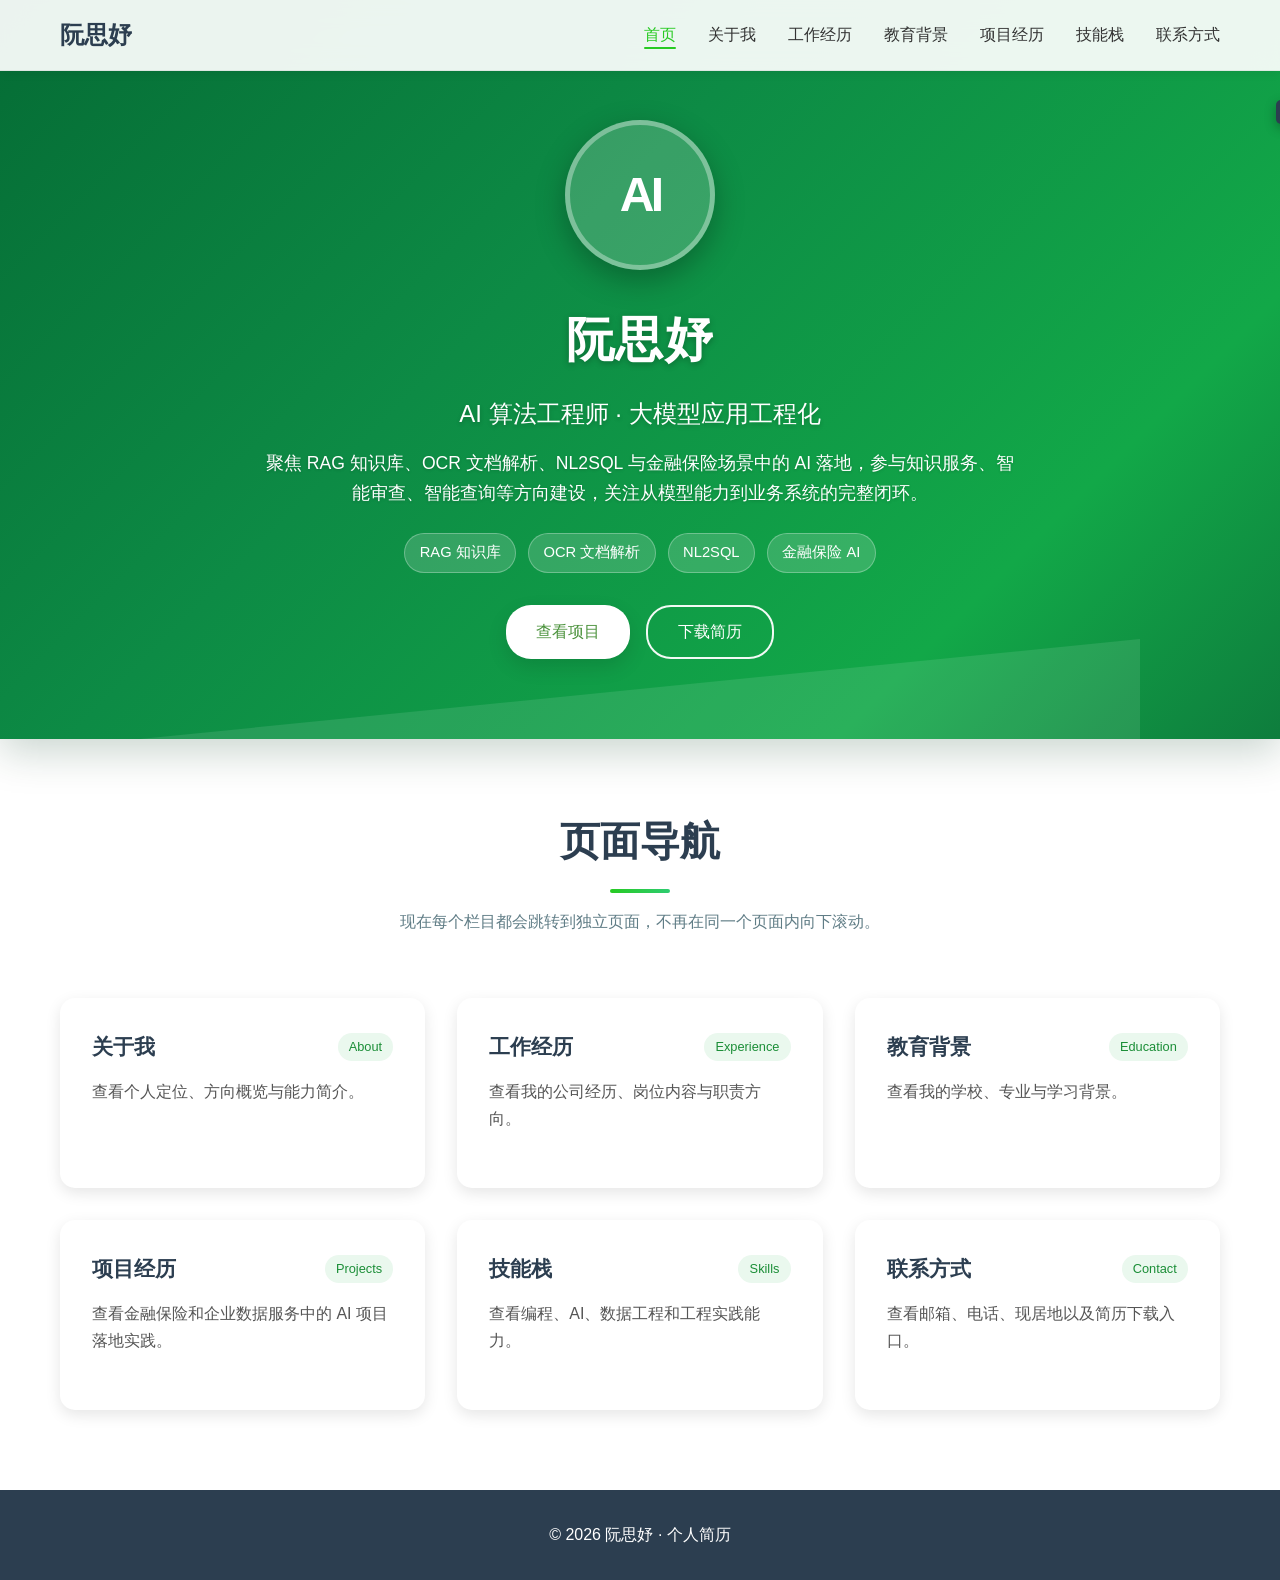
==== index.html @ 20f794d4 "Initial portfolio site" ====
<!DOCTYPE html>
<html lang="zh-CN">
<head>
    <meta charset="UTF-8">
    <meta name="viewport" content="width=device-width, initial-scale=1.0">
    <title>阮思妤 - 个人简历</title>
    <meta name="description" content="阮思妤：AI 算法工程师，聚焦 RAG、OCR、NL2SQL、大模型应用工程化与金融保险业务场景。">
    <link rel="stylesheet" href="styles.css">
</head>
<body data-page="home">
    <nav class="navbar" aria-label="主导航">
        <div class="nav-content">
            <a class="logo" href="index.html">阮思妤</a>
            <ul class="nav-menu">
                <li><a href="index.html" data-page-link="home">首页</a></li>
                <li><a href="about.html" data-page-link="about">关于我</a></li>
                <li><a href="experience.html" data-page-link="experience">工作经历</a></li>
                <li><a href="education.html" data-page-link="education">教育背景</a></li>
                <li><a href="projects.html" data-page-link="projects">项目经历</a></li>
                <li><a href="skills.html" data-page-link="skills">技能栈</a></li>
                <li><a href="contact.html" data-page-link="contact">联系方式</a></li>
            </ul>
            <button class="hamburger" type="button" aria-label="打开导航菜单" aria-expanded="false">
                <span></span>
                <span></span>
                <span></span>
            </button>
        </div>
    </nav>

    <header class="hero home-hero">
        <div class="container hero-content">
            <div class="profile-badge">AI</div>
            <h1>阮思妤</h1>
            <p class="title">AI 算法工程师 · 大模型应用工程化</p>
            <p class="description">
                聚焦 RAG 知识库、OCR 文档解析、NL2SQL 与金融保险场景中的 AI 落地，参与知识服务、智能审查、智能查询等方向建设，关注从模型能力到业务系统的完整闭环。
            </p>
            <div class="hero-tags">
                <span>RAG 知识库</span>
                <span>OCR 文档解析</span>
                <span>NL2SQL</span>
                <span>金融保险 AI</span>
            </div>
            <div class="hero-buttons">
                <a href="projects.html" class="btn primary">查看项目</a>
                <a href="阮思妤-简历.pdf" class="btn secondary" target="_blank" rel="noopener">下载简历</a>
            </div>
        </div>
    </header>

    <main>
        <section class="section page-overview-section">
            <div class="container">
                <div class="section-header reveal">
                    <h2>页面导航</h2>
                    <div class="line"></div>
                    <p class="section-intro">现在每个栏目都会跳转到独立页面，不再在同一个页面内向下滚动。</p>
                </div>
                <div class="projects-grid overview-grid">
                    <a class="project-card reveal overview-card" href="about.html">
                        <div class="project-header">
                            <h3>关于我</h3>
                            <span class="project-mark">About</span>
                        </div>
                        <p class="project-description">查看个人定位、方向概览与能力简介。</p>
                    </a>
                    <a class="project-card reveal overview-card" href="experience.html">
                        <div class="project-header">
                            <h3>工作经历</h3>
                            <span class="project-mark">Experience</span>
                        </div>
                        <p class="project-description">查看我的公司经历、岗位内容与职责方向。</p>
                    </a>
                    <a class="project-card reveal overview-card" href="education.html">
                        <div class="project-header">
                            <h3>教育背景</h3>
                            <span class="project-mark">Education</span>
                        </div>
                        <p class="project-description">查看我的学校、专业与学习背景。</p>
                    </a>
                    <a class="project-card reveal overview-card" href="projects.html">
                        <div class="project-header">
                            <h3>项目经历</h3>
                            <span class="project-mark">Projects</span>
                        </div>
                        <p class="project-description">查看金融保险和企业数据服务中的 AI 项目落地实践。</p>
                    </a>
                    <a class="project-card reveal overview-card" href="skills.html">
                        <div class="project-header">
                            <h3>技能栈</h3>
                            <span class="project-mark">Skills</span>
                        </div>
                        <p class="project-description">查看编程、AI、数据工程和工程实践能力。</p>
                    </a>
                    <a class="project-card reveal overview-card" href="contact.html">
                        <div class="project-header">
                            <h3>联系方式</h3>
                            <span class="project-mark">Contact</span>
                        </div>
                        <p class="project-description">查看邮箱、电话、现居地以及简历下载入口。</p>
                    </a>
                </div>
            </div>
        </section>
    </main>

    <footer class="footer">
        <p>© 2026 阮思妤 · 个人简历</p>
    </footer>

    <button class="back-to-top" type="button" aria-label="返回顶部">↑</button>
    <div class="toast" role="status" aria-live="polite"></div>

    <script src="script.js"></script>
</body>
</html>
---- styles.css ----
* {
    margin: 0;
    padding: 0;
    box-sizing: border-box;
}

html {
    scroll-behavior: smooth;
}

body {
    font-family: Arial, "Microsoft YaHei", sans-serif;
    line-height: 1.6;
    color: #333;
    background-color: #f8f9fa;
}

body.menu-open {
    overflow: hidden;
}

.container {
    max-width: 1200px;
    margin: 0 auto;
    padding: 0 20px;
}

.navbar {
    position: fixed;
    top: 0;
    width: 100%;
    background: rgba(255, 255, 255, 0.92);
    backdrop-filter: blur(12px);
    z-index: 1000;
    padding: 1rem 0;
    border-bottom: 1px solid rgba(0, 0, 0, 0.06);
    box-shadow: 0 2px 10px rgba(0, 0, 0, 0.07);
}

.nav-content {
    display: flex;
    justify-content: space-between;
    align-items: center;
    max-width: 1200px;
    margin: 0 auto;
    padding: 0 20px;
}

.logo {
    font-size: 1.5rem;
    font-weight: bold;
    color: #2c3e50;
    text-decoration: none;
}

.nav-menu {
    display: flex;
    list-style: none;
    gap: 2rem;
}

.nav-menu a {
    text-decoration: none;
    color: #333;
    font-weight: 500;
    transition: color 0.3s ease;
    position: relative;
}

.nav-menu a:hover,
.nav-menu a.active {
    color: #27ca22;
}

.nav-menu a.active::after {
    content: "";
    position: absolute;
    left: 0;
    bottom: -6px;
    width: 100%;
    height: 2px;
    background: #27ca22;
    border-radius: 999px;
}

.hamburger {
    display: none;
    flex-direction: column;
    cursor: pointer;
    background: transparent;
    border: 0;
}

.hamburger span {
    width: 25px;
    height: 3px;
    background: #333;
    margin: 3px 0;
    transition: 0.3s;
}

.hero {
    padding: 120px 0 80px;
    text-align: center;
    background: linear-gradient(135deg, #056c35 0%, #0d8b45 40%, #12a848 78%, #0e7d3d 100%);
    color: white;
    position: relative;
    box-shadow: 0 12px 40px rgba(0, 60, 30, 0.22);
}

.hero::before {
    content: "";
    position: absolute;
    top: 0;
    left: 0;
    right: 0;
    bottom: 0;
    background: url("data:image/svg+xml,<svg xmlns='http://www.w3.org/2000/svg' viewBox='0 0 1000 100' fill='rgba(255,255,255,0.1)'><polygon points='0,100 1000,0 1000,100'/></svg>") no-repeat bottom;
    background-size: 100% 100px;
    pointer-events: none;
}

.hero-content {
    position: relative;
    z-index: 1;
}

.home-hero {
    min-height: 72vh;
    display: flex;
    align-items: center;
}

.profile-badge {
    width: 150px;
    height: 150px;
    margin: 0 auto 2rem;
    border-radius: 50%;
    display: grid;
    place-items: center;
    font-size: 3rem;
    font-weight: 800;
    letter-spacing: -0.08em;
    border: 5px solid rgba(255, 255, 255, 0.35);
    box-shadow: 0 10px 30px rgba(0, 0, 0, 0.28);
    background: rgba(255, 255, 255, 0.18);
}

.hero h1 {
    font-size: 3rem;
    margin-bottom: 1rem;
    animation: fadeInUp 1s ease-out;
    letter-spacing: 0.03em;
    text-shadow: 0 2px 6px rgba(0, 0, 0, 0.25);
}

.hero .title {
    font-size: 1.5rem;
    margin-bottom: 1rem;
    opacity: 0.95;
    animation: fadeInUp 1s ease-out 0.2s both;
    text-shadow: 0 2px 4px rgba(0, 0, 0, 0.2);
}

.hero .description {
    font-size: 1.1rem;
    max-width: 760px;
    margin: 0 auto 1.5rem;
    opacity: 0.92;
    animation: fadeInUp 1s ease-out 0.4s both;
    text-shadow: 0 1px 3px rgba(0, 0, 0, 0.18);
    line-height: 1.7;
}

.hero-tags {
    display: flex;
    justify-content: center;
    flex-wrap: wrap;
    gap: 0.75rem;
    margin: 0 auto 2rem;
    max-width: 760px;
}

.hero-tags span {
    padding: 0.45rem 0.9rem;
    border-radius: 999px;
    background: rgba(255, 255, 255, 0.16);
    border: 1px solid rgba(255, 255, 255, 0.28);
    font-size: 0.92rem;
}

.hero-buttons {
    display: flex;
    gap: 1rem;
    justify-content: center;
    animation: fadeInUp 1s ease-out 0.6s both;
}

.btn {
    padding: 12px 30px;
    text-decoration: none;
    border-radius: 25px;
    font-weight: 500;
    transition: all 0.3s ease;
    display: inline-flex;
    align-items: center;
    gap: 0.5rem;
}

.btn.primary {
    background: #fff;
    color: #277c14d4;
    box-shadow: 0 8px 20px rgba(0, 0, 0, 0.12);
}

.btn.primary:hover {
    background: #f8f9fa;
    transform: translateY(-2px);
    box-shadow: 0 12px 28px rgba(0, 0, 0, 0.15);
}

.btn.secondary {
    background: transparent;
    color: #fff;
    border: 2px solid rgba(255, 255, 255, 0.95);
}

.btn.secondary:hover {
    background: #fff;
    color: #27ca22;
    transform: translateY(-2px);
    box-shadow: 0 10px 24px rgba(0, 0, 0, 0.12);
}

.section {
    padding: 80px 0;
    background: white;
}

.section:nth-of-type(even) {
    background: #f8f9fa;
}

.inner-page-main {
    padding-top: 88px;
}

.inner-page-section {
    min-height: calc(100vh - 160px);
}

.page-overview-section {
    padding-top: 70px;
}

.section-header {
    text-align: center;
    margin-bottom: 4rem;
}

.section-header h2 {
    font-size: 2.5rem;
    color: #2c3e50;
    margin-bottom: 1rem;
}

.section-intro {
    max-width: 760px;
    margin: 1rem auto 0;
    color: #607d86;
}

.line {
    width: 60px;
    height: 4px;
    background: linear-gradient(to right, #27ca22, #2ecc71);
    margin: 0 auto;
    border-radius: 2px;
}

.timeline {
    position: relative;
    max-width: 800px;
    margin: 0 auto;
}

.timeline::before {
    content: "";
    position: absolute;
    left: 50%;
    top: 0;
    bottom: 0;
    width: 2px;
    background: #27ca22;
    transform: translateX(-50%);
}

.timeline-item {
    position: relative;
    margin: 3rem 0;
    display: flex;
    align-items: center;
}

.timeline-item:nth-child(odd) {
    flex-direction: row-reverse;
}

.timeline-dot {
    width: 20px;
    height: 20px;
    background: #27ca22;
    border-radius: 50%;
    position: absolute;
    left: 50%;
    transform: translateX(-50%);
    z-index: 1;
    box-shadow: 0 0 0 4px #fff;
}

.timeline-content {
    background: white;
    padding: 2rem;
    border-radius: 10px;
    box-shadow: 0 5px 15px rgba(0, 0, 0, 0.1);
    width: 45%;
    position: relative;
}

.timeline-content::before {
    content: "";
    position: absolute;
    top: 30px;
    width: 0;
    height: 0;
    border: 15px solid transparent;
}

.timeline-item:nth-child(odd) .timeline-content::before {
    left: 100%;
    border-left-color: white;
}

.timeline-item:nth-child(even) .timeline-content::before {
    right: 100%;
    border-right-color: white;
}

.timeline-content h3 {
    color: #2c3e50;
    margin-bottom: 0.5rem;
}

.timeline-content .company {
    color: #27ca22;
    font-weight: bold;
    margin-bottom: 0.5rem;
}

.timeline-content .duration {
    color: #7f8c8d;
    font-size: 0.9rem;
    margin-bottom: 1rem;
}

.timeline-content ul {
    list-style: none;
}

.timeline-content li {
    position: relative;
    padding-left: 1.5rem;
    margin-bottom: 0.5rem;
}

.timeline-content li::before {
    content: "▸";
    position: absolute;
    left: 0;
    color: #27ca22;
    font-weight: bold;
}

.projects-grid {
    display: grid;
    grid-template-columns: repeat(auto-fit, minmax(300px, 1fr));
    gap: 2rem;
    margin-top: 2rem;
}

.project-card {
    background: white;
    border-radius: 15px;
    padding: 2rem;
    box-shadow: 0 5px 15px rgba(0, 0, 0, 0.1);
    transition: transform 0.3s ease, box-shadow 0.3s ease;
}

.project-card:hover {
    transform: translateY(-6px);
    box-shadow: 0 15px 35px rgba(0, 0, 0, 0.12);
}

.overview-card {
    color: inherit;
    text-decoration: none;
}

.project-header {
    display: flex;
    justify-content: space-between;
    align-items: center;
    gap: 1rem;
    margin-bottom: 1rem;
}

.project-header h3 {
    color: #2c3e50;
    font-size: 1.3rem;
}

.project-mark {
    color: #1b8e37;
    background: #eaf8ee;
    padding: 0.25rem 0.7rem;
    border-radius: 999px;
    font-size: 0.8rem;
    white-space: nowrap;
}

.project-meta {
    font-size: 0.9rem;
    color: #607d86;
    margin: 0 0 0.75rem;
}

.project-description {
    color: #555;
    margin-bottom: 1.5rem;
    line-height: 1.65;
}

.project-tech {
    display: flex;
    flex-wrap: wrap;
    gap: 0.5rem;
}

.tech-tag {
    background: #ecf0f1;
    color: #2c3e50;
    padding: 0.3rem 0.8rem;
    border-radius: 15px;
    font-size: 0.85rem;
    font-weight: 500;
}

.skills-container {
    display: grid;
    grid-template-columns: repeat(auto-fit, minmax(300px, 1fr));
    gap: 2rem;
    margin-top: 2rem;
    max-width: 1000px;
    margin-left: auto;
    margin-right: auto;
}

.skills-category {
    background: white;
    padding: 2rem;
    border-radius: 15px;
    box-shadow: 0 5px 15px rgba(0, 0, 0, 0.08);
}

.skills-category h3 {
    color: #2c3e50;
    margin-bottom: 1.5rem;
    font-size: 1.3rem;
}

.skill-item {
    margin-bottom: 1.5rem;
}

.skill-item:last-child {
    margin-bottom: 0;
}

.skill-item span {
    display: block;
    margin-bottom: 0.5rem;
    font-weight: 500;
    color: #2c3e50;
}

.skill-bar {
    width: 100%;
    height: 8px;
    background: #ecf0f1;
    border-radius: 4px;
    overflow: hidden;
}

.skill-progress {
    height: 100%;
    background: linear-gradient(to right, #63d97a, #27ca22, #21a836);
    border-radius: 4px;
    transition: width 1s ease-in-out;
    width: 0;
}

.contact-container {
    max-width: 800px;
    margin: 0 auto;
}

.contact-info {
    display: grid;
    grid-template-columns: repeat(auto-fit, minmax(250px, 1fr));
    gap: 2rem;
}

.contact-item {
    display: flex;
    align-items: center;
    gap: 1rem;
    padding: 1.5rem;
    background: white;
    border-radius: 10px;
    box-shadow: 0 5px 15px rgba(0, 0, 0, 0.1);
    transition: transform 0.3s ease;
    border: 0;
    text-align: left;
    width: 100%;
    color: inherit;
    text-decoration: none;
    font: inherit;
    cursor: pointer;
}

.contact-item:hover {
    transform: translateY(-3px);
}

.contact-item h3 {
    color: #2c3e50;
    margin-bottom: 0.5rem;
}

.contact-item p {
    color: #7f8c8d;
    word-break: break-all;
}

.footer {
    background: #2c3e50;
    color: white;
    text-align: center;
    padding: 2rem 0;
}

.back-to-top {
    position: fixed;
    bottom: 30px;
    right: 30px;
    width: 50px;
    height: 50px;
    background: linear-gradient(135deg, #25b86a 0%, #169c4a 100%);
    color: white;
    border: none;
    border-radius: 50%;
    cursor: pointer;
    display: flex;
    align-items: center;
    justify-content: center;
    font-size: 18px;
    z-index: 1000;
    transition: all 0.3s ease;
    box-shadow: 0 4px 12px rgba(30, 140, 65, 0.35);
    opacity: 0;
    pointer-events: none;
}

.back-to-top.visible {
    opacity: 1;
    pointer-events: auto;
}

.toast {
    position: fixed;
    top: 100px;
    right: 20px;
    background: #2c3e50;
    color: white;
    padding: 12px 20px;
    border-radius: 5px;
    z-index: 10000;
    font-size: 14px;
    box-shadow: 0 4px 12px rgba(0, 0, 0, 0.3);
    transform: translateX(140%);
    transition: transform 0.3s ease;
}

.toast.show {
    transform: translateX(0);
}

.reveal {
    opacity: 0;
    transform: translateY(40px);
    transition: opacity 0.6s ease, transform 0.6s ease;
}

.reveal.visible {
    opacity: 1;
    transform: translateY(0);
}

@keyframes fadeInUp {
    from {
        opacity: 0;
        transform: translateY(30px);
    }
    to {
        opacity: 1;
        transform: translateY(0);
    }
}

@media (max-width: 768px) {
    .hamburger {
        display: flex;
    }

    .nav-menu {
        display: none;
        position: absolute;
        top: 100%;
        left: 0;
        width: 100%;
        background: white;
        flex-direction: column;
        padding: 1rem 0;
        box-shadow: 0 2px 10px rgba(0, 0, 0, 0.1);
        gap: 0;
    }

    .nav-menu.active {
        display: flex;
    }

    .nav-menu li {
        padding: 0.75rem 20px;
    }

    .hero h1 {
        font-size: 2rem;
    }

    .hero .title {
        font-size: 1.2rem;
    }

    .hero-buttons {
        flex-direction: column;
        align-items: center;
    }

    .timeline::before {
        left: 20px;
    }

    .timeline-item,
    .timeline-item:nth-child(odd) {
        flex-direction: column;
        align-items: flex-start;
    }

    .timeline-dot {
        left: 20px;
        transform: translateX(-50%);
    }

    .timeline-content {
        width: calc(100% - 60px);
        margin-left: 60px;
    }

    .timeline-content::before,
    .timeline-item:nth-child(odd) .timeline-content::before,
    .timeline-item:nth-child(even) .timeline-content::before {
        left: -15px;
        right: auto;
        border-right-color: white;
        border-left-color: transparent;
    }

    .projects-grid,
    .skills-container,
    .contact-info {
        grid-template-columns: 1fr;
    }

    .section-header h2 {
        font-size: 2rem;
    }
}

@media (max-width: 480px) {
    .container {
        padding: 0 15px;
    }

    .hero {
        padding: 100px 0 60px;
    }

    .section {
        padding: 60px 0;
    }

    .project-card,
    .contact-item,
    .skills-category,
    .timeline-content {
        padding: 1.5rem;
    }

    .profile-badge {
        width: 120px;
        height: 120px;
        font-size: 2.3rem;
    }
}
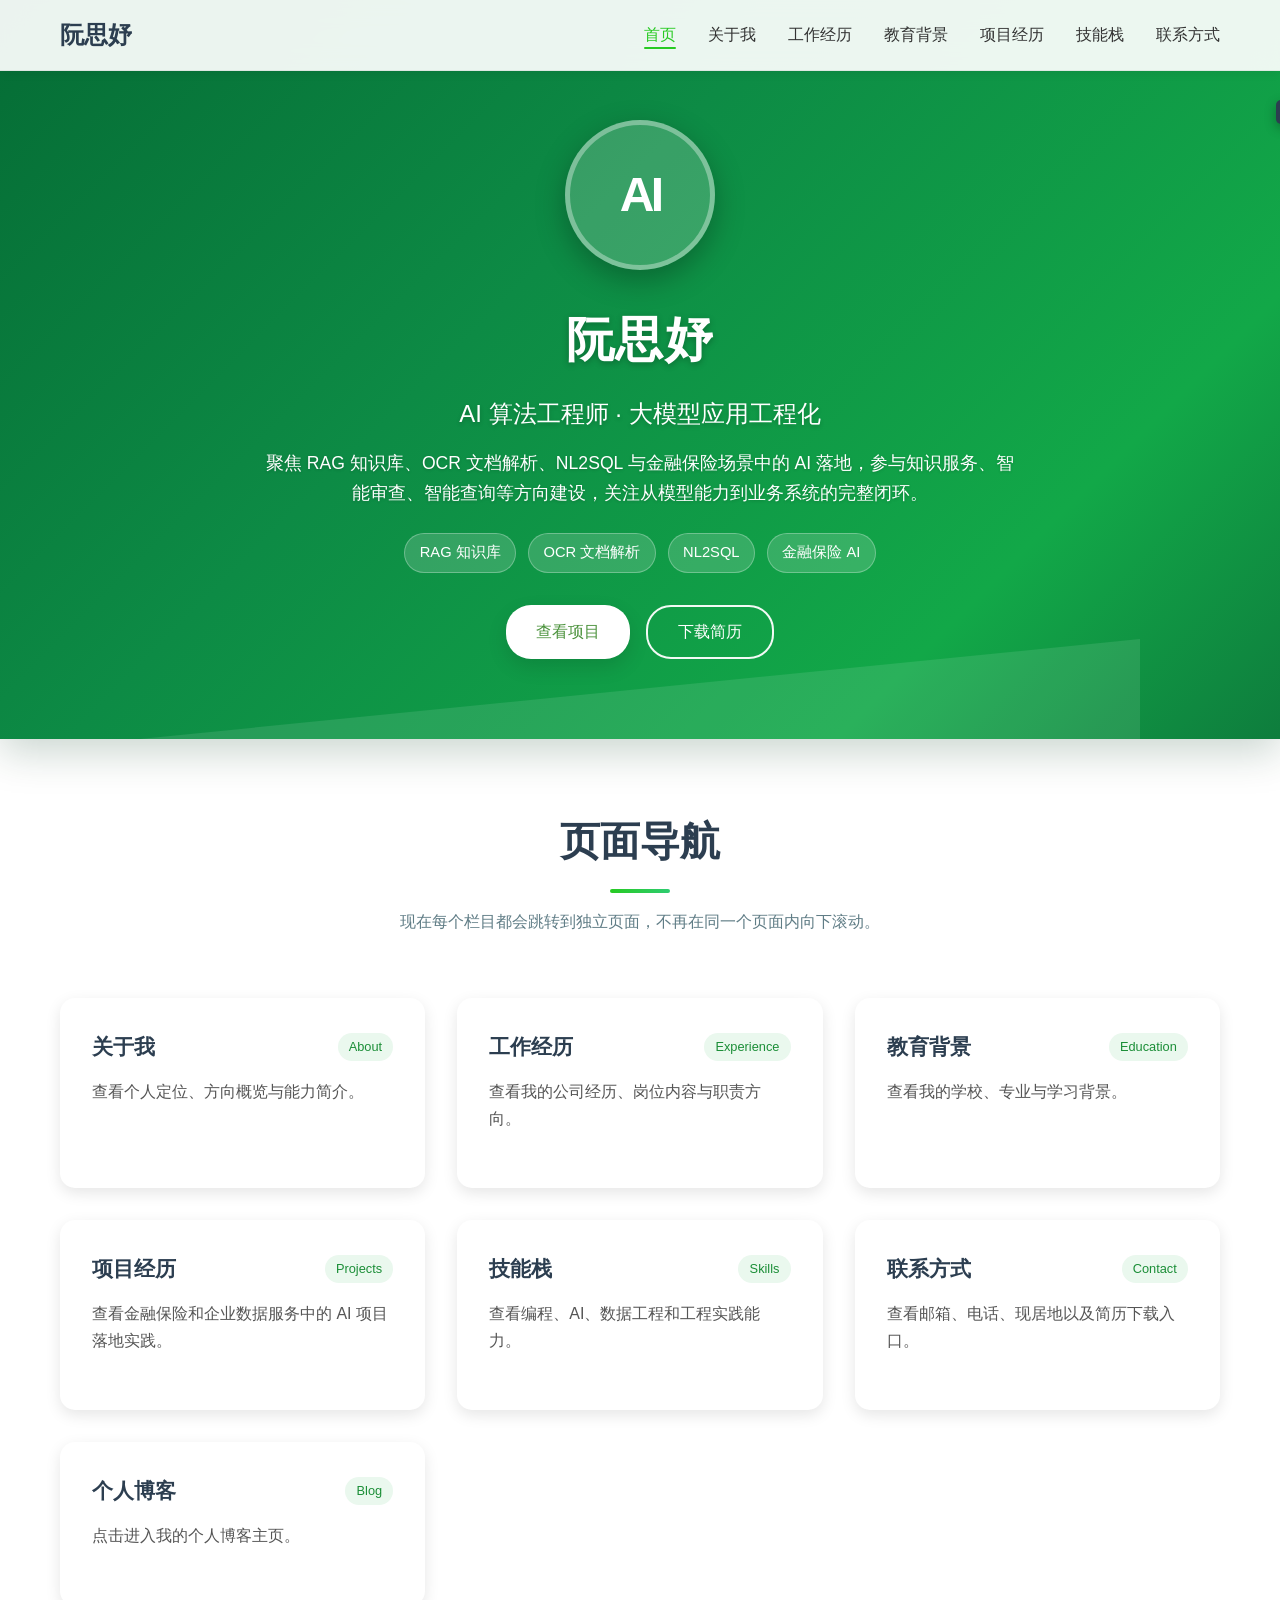
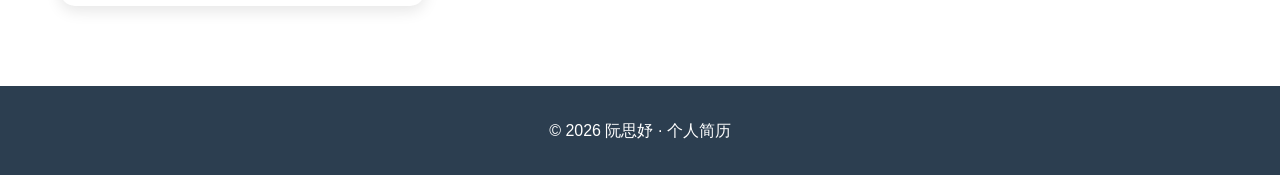
==== commit af8e18ee: "Add personal blog link. Co-Authored-By: Claude Opus 4.7 <noreply@anthropic.com>" ====
--- a/index.html
+++ b/index.html
@@ -100,6 +100,13 @@
                         </div>
                         <p class="project-description">查看邮箱、电话、现居地以及简历下载入口。</p>
                     </a>
+                    <a class="project-card reveal overview-card" href="https://raarua.github.io/" target="_blank" rel="noopener noreferrer">
+                        <div class="project-header">
+                            <h3>个人博客</h3>
+                            <span class="project-mark">Blog</span>
+                        </div>
+                        <p class="project-description">点击进入我的个人博客主页。</p>
+                    </a>
                 </div>
             </div>
         </section>
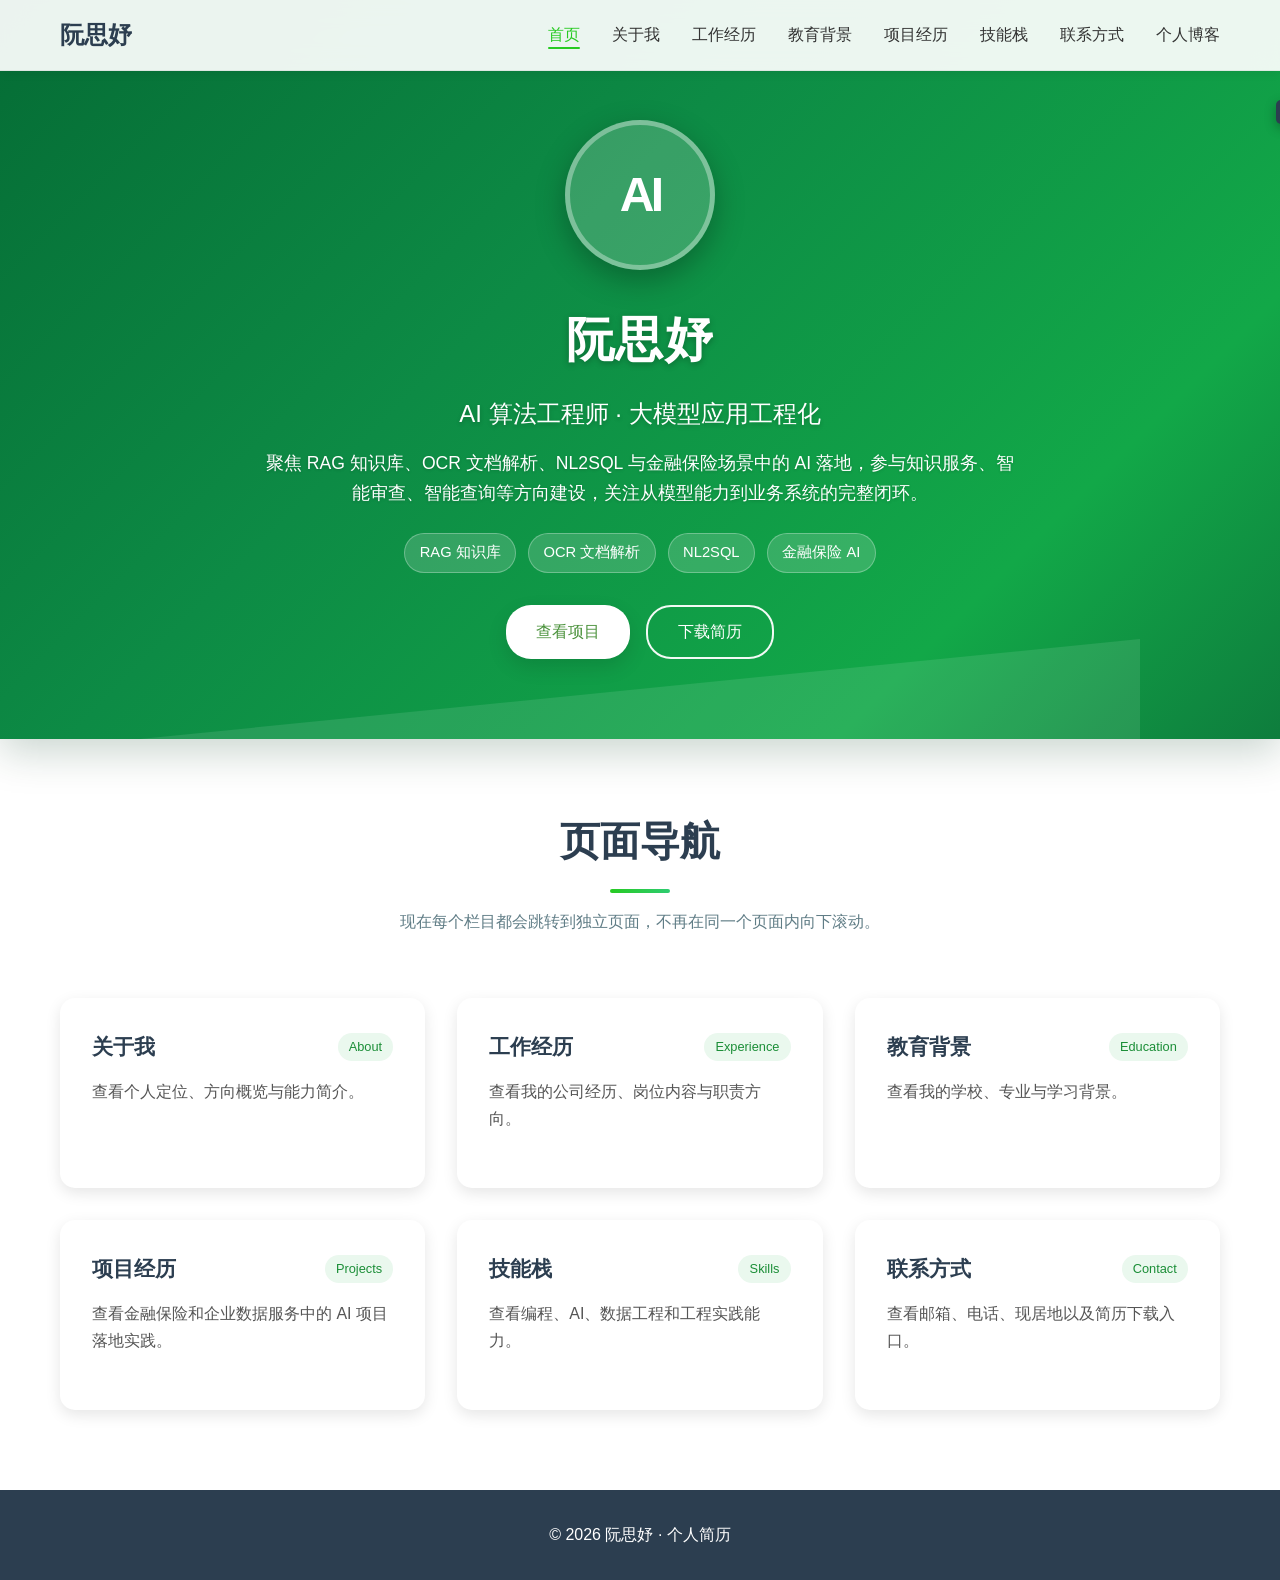
==== commit 628809ad: "Update portfolio" ====
--- a/index.html
+++ b/index.html
@@ -19,6 +19,7 @@
                 <li><a href="projects.html" data-page-link="projects">项目经历</a></li>
                 <li><a href="skills.html" data-page-link="skills">技能栈</a></li>
                 <li><a href="contact.html" data-page-link="contact">联系方式</a></li>
+                <li><a href="https://raarua.github.io/" data-page-link="blog" target="_blank" rel="noopener noreferrer">个人博客</a></li>
             </ul>
             <button class="hamburger" type="button" aria-label="打开导航菜单" aria-expanded="false">
                 <span></span>
@@ -100,13 +101,6 @@
                         </div>
                         <p class="project-description">查看邮箱、电话、现居地以及简历下载入口。</p>
                     </a>
-                    <a class="project-card reveal overview-card" href="https://raarua.github.io/" target="_blank" rel="noopener noreferrer">
-                        <div class="project-header">
-                            <h3>个人博客</h3>
-                            <span class="project-mark">Blog</span>
-                        </div>
-                        <p class="project-description">点击进入我的个人博客主页。</p>
-                    </a>
                 </div>
             </div>
         </section>
